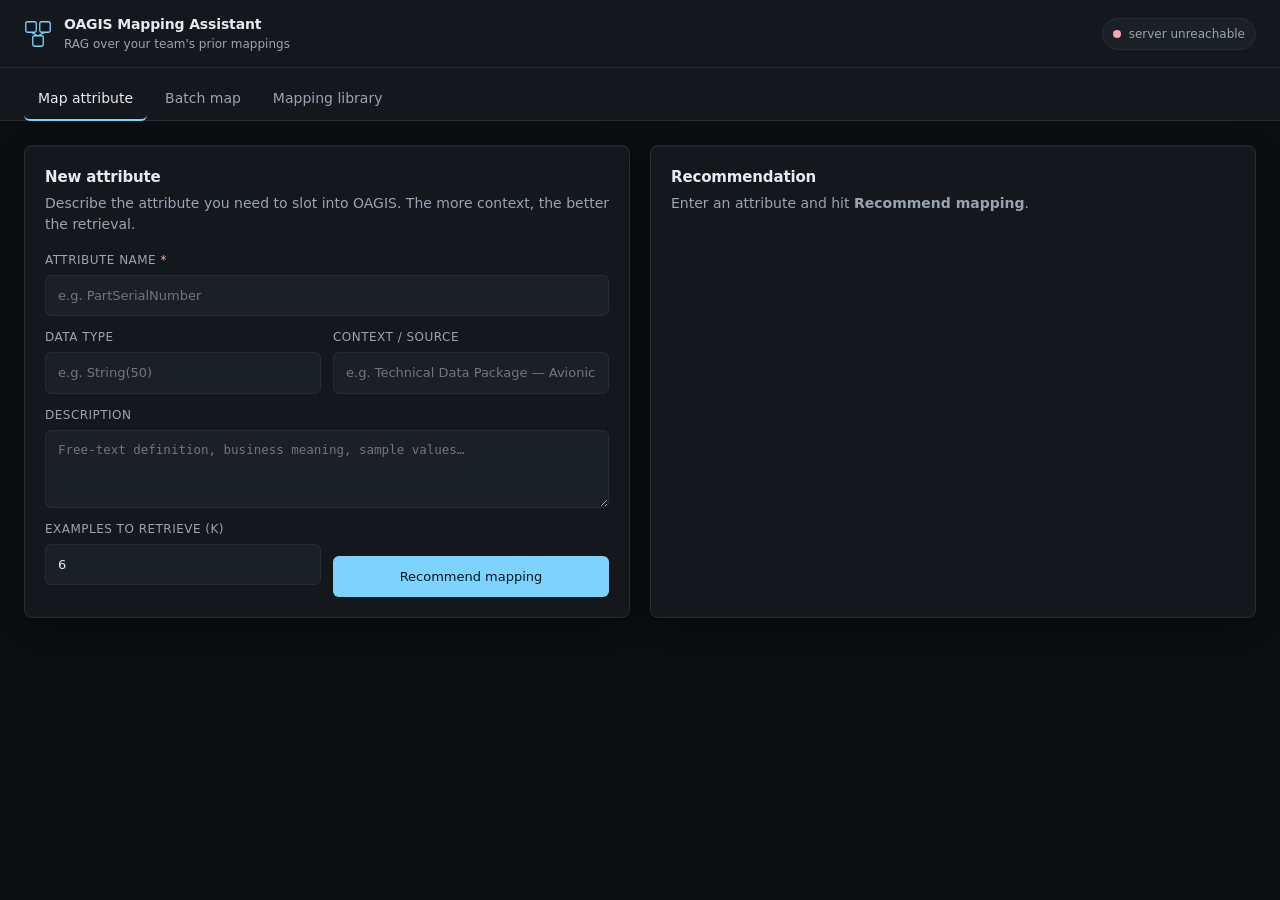
==== static/index.html @ 669b051c "initial commit" ====
<!doctype html>
<html lang="en">
  <head>
    <meta charset="utf-8" />
    <meta name="viewport" content="width=device-width,initial-scale=1" />
    <title>OAGIS Mapping Assistant</title>
    <link rel="preconnect" href="https://api.fontshare.com" />
    <link href="https://api.fontshare.com/v2/css?f[]=satoshi@400,500,600,700&f[]=jetbrains-mono@400,500&display=swap" rel="stylesheet" />
    <link rel="stylesheet" href="/static/app.css" />
  </head>
  <body>
    <header class="topbar">
      <div class="brand">
        <svg width="28" height="28" viewBox="0 0 32 32" fill="none" aria-label="OAGIS Mapper">
          <rect x="2" y="2" width="12" height="12" rx="2" stroke="currentColor" stroke-width="1.5" />
          <rect x="18" y="2" width="12" height="12" rx="2" stroke="currentColor" stroke-width="1.5" />
          <rect x="10" y="18" width="12" height="12" rx="2" stroke="currentColor" stroke-width="1.5" />
          <path d="M8 14 L16 18 M24 14 L16 18" stroke="currentColor" stroke-width="1.5" />
        </svg>
        <div>
          <div class="brand-title">OAGIS Mapping Assistant</div>
          <div class="brand-sub">RAG over your team's prior mappings</div>
        </div>
      </div>
      <div class="status" id="status-pill">
        <span class="dot"></span>
        <span id="status-text">loading…</span>
      </div>
    </header>

    <nav class="tabs">
      <button class="tab active" data-tab="single">Map attribute</button>
      <button class="tab" data-tab="batch">Batch map</button>
      <button class="tab" data-tab="library">Mapping library</button>
    </nav>

    <main>
      <!-- ================= SINGLE ================= -->
      <section class="panel" id="tab-single">
        <div class="grid-2">
          <div class="card">
            <h2>New attribute</h2>
            <p class="muted">Describe the attribute you need to slot into OAGIS. The more context, the better the retrieval.</p>
            <label>
              Attribute name <span class="req">*</span>
              <input id="q-name" type="text" placeholder="e.g. PartSerialNumber" />
            </label>
            <div class="row-2">
              <label>
                Data type
                <input id="q-type" type="text" placeholder="e.g. String(50)" />
              </label>
              <label>
                Context / source
                <input id="q-context" type="text" placeholder="e.g. Technical Data Package — Avionics" />
              </label>
            </div>
            <label>
              Description
              <textarea id="q-desc" rows="3" placeholder="Free-text definition, business meaning, sample values…"></textarea>
            </label>
            <div class="row-2 align-end">
              <label>
                Examples to retrieve (K)
                <input id="q-k" type="number" min="1" max="20" value="6" />
              </label>
              <button class="primary" id="btn-map">Recommend mapping</button>
            </div>
          </div>

          <div class="card" id="result-card">
            <h2>Recommendation</h2>
            <div id="result-empty" class="muted">Enter an attribute and hit <b>Recommend mapping</b>.</div>
            <div id="result-loading" class="hidden">
              <div class="spinner"></div>
              <div class="muted">Retrieving similar prior mappings and consulting Claude…</div>
            </div>
            <div id="result-body" class="hidden"></div>
          </div>
        </div>
      </section>

      <!-- ================= BATCH ================= -->
      <section class="panel hidden" id="tab-batch">
        <div class="card">
          <h2>Batch map attributes</h2>
          <p class="muted">
            Paste one attribute per line. Use <code>|</code> to separate fields in the order:
            <code>name | data_type | description | context</code>. Only the name is required.
          </p>
          <textarea id="batch-input" rows="10" placeholder="PartSerialNumber | String(50) | Unique serial assigned per part | Avionics TDP
ManufactureDate | Date | Date part was built | Avionics TDP
AssemblyRevCode"></textarea>
          <div class="row-2 align-end">
            <label>
              K per attribute
              <input id="batch-k" type="number" min="1" max="20" value="5" />
            </label>
            <button class="primary" id="btn-batch">Run batch</button>
          </div>
        </div>

        <div class="card hidden" id="batch-result-card">
          <h2>Batch results</h2>
          <div class="row-2 align-end">
            <div class="muted" id="batch-summary"></div>
            <button class="secondary" id="btn-batch-csv">Download CSV</button>
          </div>
          <div id="batch-results"></div>
        </div>
      </section>

      <!-- ================= LIBRARY ================= -->
      <section class="panel hidden" id="tab-library">
        <div class="grid-2">
          <div class="card">
            <h2>Ingest mapping spreadsheet</h2>
            <p class="muted">Upload an Excel or CSV of prior mappings. You'll confirm which columns hold the source attribute and OAGIS path before it's indexed.</p>
            <input type="file" id="file-input" accept=".xlsx,.xlsm,.xls,.csv" />
            <div id="preview-card" class="hidden">
              <h3>Preview</h3>
              <div class="row-2">
                <label>
                  Sheet
                  <select id="sheet-select"></select>
                </label>
                <label class="checkbox-inline">
                  <input type="checkbox" id="replace-existing" />
                  Replace entire index
                </label>
              </div>
              <div class="muted small">Map each role to one of your columns. Auto-detected picks are pre-filled — adjust if wrong.</div>
              <div class="col-roles" id="col-roles"></div>
              <div class="preview-table-wrap">
                <table id="preview-table"></table>
              </div>
              <button class="primary" id="btn-commit">Index this mapping</button>
            </div>
          </div>

          <div class="card">
            <h2>Indexed files</h2>
            <div id="uploads-list" class="muted">(nothing indexed yet)</div>
          </div>
        </div>
      </section>
    </main>

    <div id="toast"></div>
    <script src="/static/app.js"></script>
  </body>
</html>
---- static/app.css ----
:root {
  --bg: #0b0d10;
  --surface: #14181d;
  --surface-2: #1b2027;
  --border: #262c35;
  --border-strong: #374150;
  --text: #e6ebf2;
  --text-dim: #9aa4b1;
  --text-muted: #6b7580;
  --accent: #7dd3fc; /* sky-300 */
  --accent-strong: #38bdf8; /* sky-400 */
  --accent-ink: #03141d;
  --success: #86efac;
  --warn: #fcd34d;
  --danger: #fda4af;
  --high: #86efac;
  --medium: #fcd34d;
  --low: #fda4af;
  --radius: 8px;
  --radius-sm: 6px;
  --shadow: 0 1px 0 rgba(255, 255, 255, 0.03) inset, 0 8px 24px rgba(0, 0, 0, 0.3);
}

* {
  box-sizing: border-box;
}
html,
body {
  margin: 0;
  padding: 0;
  background: var(--bg);
  color: var(--text);
  font-family: 'Satoshi', ui-sans-serif, system-ui, -apple-system, 'Segoe UI', Roboto, sans-serif;
  font-size: 14px;
  line-height: 1.5;
  -webkit-font-smoothing: antialiased;
}
code,
pre,
.mono {
  font-family: 'JetBrains Mono', ui-monospace, SFMono-Regular, Menlo, monospace;
}

/* ============ Layout ============ */
.topbar {
  display: flex;
  align-items: center;
  justify-content: space-between;
  padding: 14px 24px;
  border-bottom: 1px solid var(--border);
  background: var(--surface);
  position: sticky;
  top: 0;
  z-index: 5;
}
.brand {
  display: flex;
  align-items: center;
  gap: 12px;
  color: var(--text);
}
.brand svg {
  color: var(--accent);
}
.brand-title {
  font-weight: 600;
  letter-spacing: -0.01em;
}
.brand-sub {
  color: var(--text-dim);
  font-size: 12px;
}
.status {
  display: inline-flex;
  align-items: center;
  gap: 8px;
  padding: 6px 10px;
  background: var(--surface-2);
  border: 1px solid var(--border);
  border-radius: 999px;
  font-size: 12px;
  color: var(--text-dim);
}
.status .dot {
  width: 8px;
  height: 8px;
  border-radius: 50%;
  background: var(--text-muted);
}
.status.ok .dot {
  background: var(--success);
  box-shadow: 0 0 8px rgba(134, 239, 172, 0.6);
}
.status.err .dot {
  background: var(--danger);
}

.tabs {
  display: flex;
  gap: 4px;
  padding: 10px 24px 0;
  border-bottom: 1px solid var(--border);
  background: var(--surface);
}
.tab {
  appearance: none;
  background: transparent;
  border: 0;
  color: var(--text-dim);
  padding: 10px 14px;
  font: inherit;
  font-weight: 500;
  cursor: pointer;
  border-bottom: 2px solid transparent;
  margin-bottom: -1px;
}
.tab:hover {
  color: var(--text);
}
.tab.active {
  color: var(--text);
  border-bottom-color: var(--accent);
}

main {
  padding: 24px;
  max-width: 1400px;
  margin: 0 auto;
}

.panel {
  display: grid;
  gap: 20px;
}
.grid-2 {
  display: grid;
  grid-template-columns: 1fr 1fr;
  gap: 20px;
}
@media (max-width: 960px) {
  .grid-2 {
    grid-template-columns: 1fr;
  }
}

/* ============ Cards ============ */
.card {
  background: var(--surface);
  border: 1px solid var(--border);
  border-radius: var(--radius);
  padding: 20px;
  box-shadow: var(--shadow);
}
.card h2 {
  margin: 0 0 4px;
  font-size: 15px;
  font-weight: 600;
  letter-spacing: -0.01em;
}
.card h3 {
  margin: 16px 0 8px;
  font-size: 13px;
  font-weight: 600;
  color: var(--text);
  text-transform: uppercase;
  letter-spacing: 0.04em;
}
.card p.muted {
  margin-top: 4px;
  margin-bottom: 16px;
}
.muted {
  color: var(--text-dim);
}
.muted.small {
  font-size: 12px;
  margin: 10px 0;
}

/* ============ Forms ============ */
label {
  display: block;
  margin-bottom: 12px;
  font-size: 12px;
  font-weight: 500;
  color: var(--text-dim);
  text-transform: uppercase;
  letter-spacing: 0.04em;
}
label.checkbox-inline {
  text-transform: none;
  letter-spacing: 0;
  font-size: 13px;
  font-weight: 400;
  color: var(--text);
  display: inline-flex;
  align-items: center;
  gap: 8px;
  margin-top: 24px;
}
input[type='text'],
input[type='number'],
textarea,
select {
  display: block;
  width: 100%;
  margin-top: 6px;
  padding: 10px 12px;
  background: var(--surface-2);
  color: var(--text);
  border: 1px solid var(--border);
  border-radius: var(--radius-sm);
  font: inherit;
  font-size: 13px;
  text-transform: none;
  letter-spacing: 0;
}
textarea {
  font-family: 'JetBrains Mono', ui-monospace, monospace;
  font-size: 12.5px;
  resize: vertical;
}
input[type='text']:focus,
input[type='number']:focus,
textarea:focus,
select:focus {
  outline: none;
  border-color: var(--accent);
  box-shadow: 0 0 0 3px rgba(125, 211, 252, 0.12);
}
input[type='file'] {
  display: block;
  margin: 10px 0;
  font-size: 13px;
  color: var(--text-dim);
}
.req {
  color: var(--danger);
}
.row-2 {
  display: grid;
  grid-template-columns: 1fr 1fr;
  gap: 12px;
}
.align-end {
  align-items: end;
}

/* ============ Buttons ============ */
button {
  appearance: none;
  font: inherit;
  cursor: pointer;
  border-radius: var(--radius-sm);
  padding: 10px 16px;
  font-weight: 500;
  font-size: 13px;
  border: 1px solid transparent;
  transition: background 120ms ease, border-color 120ms ease, transform 60ms ease;
}
button:active {
  transform: translateY(1px);
}
button.primary {
  background: var(--accent);
  color: var(--accent-ink);
}
button.primary:hover {
  background: var(--accent-strong);
}
button.primary:disabled {
  opacity: 0.5;
  cursor: not-allowed;
}
button.secondary {
  background: var(--surface-2);
  color: var(--text);
  border-color: var(--border-strong);
}
button.secondary:hover {
  background: var(--surface);
}
button.danger {
  background: transparent;
  color: var(--danger);
  border-color: var(--border-strong);
  padding: 6px 10px;
  font-size: 12px;
}
button.danger:hover {
  background: rgba(253, 164, 175, 0.1);
}

/* ============ Recommendations ============ */
.rec-list {
  display: grid;
  gap: 12px;
}
.rec {
  background: var(--surface-2);
  border: 1px solid var(--border);
  border-radius: var(--radius-sm);
  padding: 14px 16px;
}
.rec-head {
  display: flex;
  justify-content: space-between;
  align-items: center;
  gap: 8px;
  margin-bottom: 8px;
}
.rec-path {
  font-family: 'JetBrains Mono', ui-monospace, monospace;
  font-size: 13px;
  color: var(--accent);
  word-break: break-all;
  font-weight: 500;
}
.conf {
  font-size: 11px;
  padding: 2px 8px;
  border-radius: 999px;
  font-weight: 600;
  text-transform: uppercase;
  letter-spacing: 0.05em;
  border: 1px solid var(--border-strong);
  white-space: nowrap;
}
.conf.high {
  color: var(--high);
  border-color: rgba(134, 239, 172, 0.4);
  background: rgba(134, 239, 172, 0.08);
}
.conf.medium {
  color: var(--medium);
  border-color: rgba(252, 211, 77, 0.4);
  background: rgba(252, 211, 77, 0.08);
}
.conf.low {
  color: var(--low);
  border-color: rgba(253, 164, 175, 0.4);
  background: rgba(253, 164, 175, 0.08);
}
.rec-rationale {
  font-size: 13px;
  color: var(--text);
  margin: 6px 0 8px;
}
.rec-support {
  font-size: 12px;
  color: var(--text-dim);
}
.rec-support b {
  color: var(--text);
  font-weight: 500;
}

.review-flag {
  margin-top: 14px;
  padding: 10px 12px;
  border-radius: var(--radius-sm);
  background: rgba(252, 211, 77, 0.08);
  border: 1px solid rgba(252, 211, 77, 0.25);
  color: var(--warn);
  font-size: 12.5px;
}

.retrieved {
  margin-top: 18px;
}
.retrieved h3 {
  margin-top: 0;
}
.ret-item {
  padding: 10px 12px;
  border-left: 2px solid var(--border-strong);
  margin-bottom: 10px;
}
.ret-item .head {
  display: flex;
  justify-content: space-between;
  gap: 8px;
  font-size: 12px;
  color: var(--text-dim);
  margin-bottom: 4px;
}
.ret-item .src {
  color: var(--text);
  font-weight: 500;
}
.ret-item .path {
  font-family: 'JetBrains Mono', ui-monospace, monospace;
  font-size: 12px;
  color: var(--accent);
  word-break: break-all;
}
.ret-item .meta {
  font-size: 12px;
  color: var(--text-dim);
  margin-top: 4px;
}

/* ============ Preview table ============ */
.preview-table-wrap {
  max-height: 240px;
  overflow: auto;
  border: 1px solid var(--border);
  border-radius: var(--radius-sm);
  margin: 12px 0;
}
#preview-table {
  border-collapse: collapse;
  font-size: 12px;
  width: 100%;
}
#preview-table th,
#preview-table td {
  padding: 6px 10px;
  border-bottom: 1px solid var(--border);
  text-align: left;
  white-space: nowrap;
  max-width: 260px;
  overflow: hidden;
  text-overflow: ellipsis;
}
#preview-table th {
  background: var(--surface-2);
  color: var(--text-dim);
  font-weight: 500;
  position: sticky;
  top: 0;
}

.col-roles {
  display: grid;
  grid-template-columns: 1fr 1fr;
  gap: 10px;
  margin: 10px 0;
}
.col-roles label {
  margin: 0;
}
@media (max-width: 720px) {
  .col-roles {
    grid-template-columns: 1fr;
  }
}

/* ============ Uploads list ============ */
.upload-row {
  display: flex;
  justify-content: space-between;
  align-items: center;
  padding: 10px 0;
  border-bottom: 1px solid var(--border);
  gap: 12px;
}
.upload-row:last-child {
  border-bottom: 0;
}
.upload-row .name {
  color: var(--text);
  font-weight: 500;
  font-size: 13px;
}
.upload-row .sub {
  color: var(--text-dim);
  font-size: 12px;
}

/* ============ Batch results ============ */
.batch-row {
  background: var(--surface-2);
  border: 1px solid var(--border);
  border-radius: var(--radius-sm);
  padding: 14px 16px;
  margin-bottom: 12px;
}
.batch-row .head {
  display: flex;
  justify-content: space-between;
  align-items: center;
  gap: 8px;
  margin-bottom: 8px;
}
.batch-row .attr-name {
  font-weight: 600;
  font-size: 14px;
}
.batch-row .top-rec {
  font-family: 'JetBrains Mono', ui-monospace, monospace;
  color: var(--accent);
  font-size: 12.5px;
  word-break: break-all;
}

/* ============ Utilities ============ */
.hidden {
  display: none !important;
}

.spinner {
  width: 24px;
  height: 24px;
  border: 2.5px solid var(--border);
  border-top-color: var(--accent);
  border-radius: 50%;
  animation: spin 0.8s linear infinite;
  margin: 14px 0;
}
@keyframes spin {
  to {
    transform: rotate(360deg);
  }
}

#toast {
  position: fixed;
  bottom: 24px;
  right: 24px;
  background: var(--surface);
  border: 1px solid var(--border-strong);
  color: var(--text);
  padding: 12px 16px;
  border-radius: var(--radius-sm);
  box-shadow: var(--shadow);
  opacity: 0;
  transform: translateY(8px);
  transition: opacity 160ms ease, transform 160ms ease;
  pointer-events: none;
  max-width: 420px;
  font-size: 13px;
  z-index: 50;
}
#toast.show {
  opacity: 1;
  transform: translateY(0);
}
#toast.err {
  border-color: var(--danger);
  color: var(--danger);
}
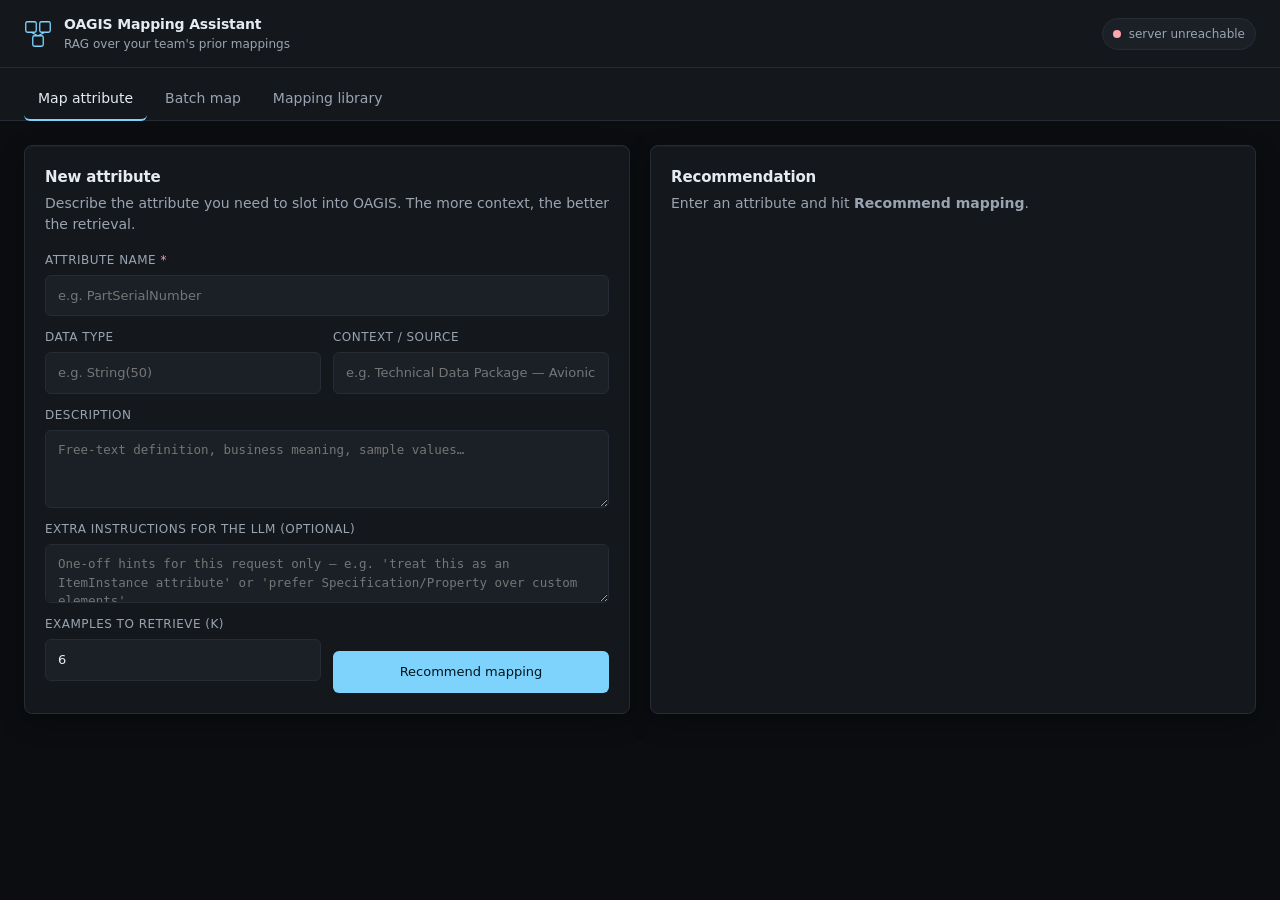
==== commit 016dddde: "Add team conventions + per-request extra instructions to LLM context Two new ways to layer team-spec" ====
--- a/static/index.html
+++ b/static/index.html
@@ -59,6 +59,10 @@
               Description
               <textarea id="q-desc" rows="3" placeholder="Free-text definition, business meaning, sample values…"></textarea>
             </label>
+            <label>
+              Extra instructions for the LLM <span class="muted">(optional)</span>
+              <textarea id="q-extra" rows="2" placeholder="One-off hints for this request only — e.g. 'treat this as an ItemInstance attribute' or 'prefer Specification/Property over custom elements'."></textarea>
+            </label>
             <div class="row-2 align-end">
               <label>
                 Examples to retrieve (K)
@@ -91,6 +95,10 @@
           <textarea id="batch-input" rows="10" placeholder="PartSerialNumber | String(50) | Unique serial assigned per part | Avionics TDP
 ManufactureDate | Date | Date part was built | Avionics TDP
 AssemblyRevCode"></textarea>
+          <label>
+            Extra instructions for the LLM <span class="muted">(optional — applies to every row in this batch)</span>
+            <textarea id="batch-extra" rows="2" placeholder="e.g. 'This batch is all serialized hardware — prefer /ItemInstance paths.'"></textarea>
+          </label>
           <div class="row-2 align-end">
             <label>
               K per attribute
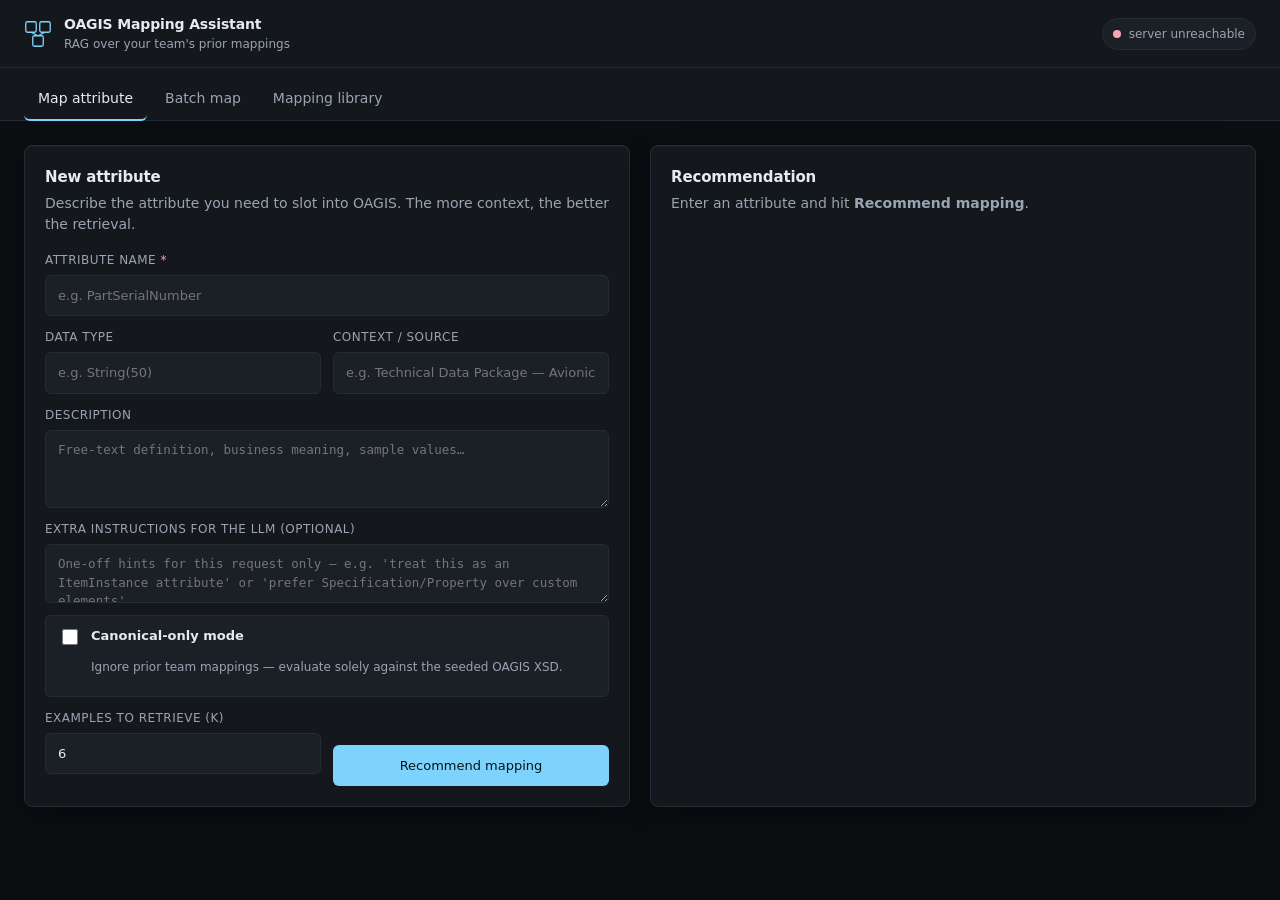
==== commit 85e6a7c2: "Canonical-only mode: ignore prior mappings and evaluate against OAGIS XSD only - MapRequest.canonica" ====
--- a/static/index.html
+++ b/static/index.html
@@ -63,6 +63,13 @@
               Extra instructions for the LLM <span class="muted">(optional)</span>
               <textarea id="q-extra" rows="2" placeholder="One-off hints for this request only — e.g. 'treat this as an ItemInstance attribute' or 'prefer Specification/Property over custom elements'."></textarea>
             </label>
+            <label class="toggle-row" title="Ignore prior team mappings and recommend strictly from the seeded OAGIS XSD schema.">
+              <input type="checkbox" id="q-canonical-only" />
+              <span>
+                <b>Canonical-only mode</b>
+                <span class="muted small" id="q-canonical-only-hint">Ignore prior team mappings — evaluate solely against the seeded OAGIS XSD.</span>
+              </span>
+            </label>
             <div class="row-2 align-end">
               <label>
                 Examples to retrieve (K)
@@ -89,15 +96,49 @@
         <div class="card">
           <h2>Batch map attributes</h2>
           <p class="muted">
-            Paste one attribute per line. Use <code>|</code> to separate fields in the order:
-            <code>name | data_type | description | context</code>. Only the name is required.
+            Upload a spreadsheet (<code>.xlsx</code>, <code>.xlsm</code>, <code>.xls</code>, or <code>.csv</code>)
+            of attributes you want mapped. Columns are auto-detected — you can override them below before running.
           </p>
-          <textarea id="batch-input" rows="10" placeholder="PartSerialNumber | String(50) | Unique serial assigned per part | Avionics TDP
+          <label class="file-label">
+            <input type="file" id="batch-file" accept=".xlsx,.xlsm,.xls,.csv" />
+          </label>
+
+          <div class="hidden" id="batch-preview">
+            <div class="row-2 align-end" style="margin-top:12px">
+              <label>
+                Sheet
+                <select id="batch-sheet"></select>
+              </label>
+              <div class="muted small" id="batch-file-meta"></div>
+            </div>
+            <div id="batch-col-roles" class="grid-2" style="margin-top:10px"></div>
+            <div class="muted small" id="batch-parse-summary" style="margin-top:8px"></div>
+            <div class="scroll-x" style="margin-top:8px">
+              <table class="preview-table" id="batch-preview-table"></table>
+            </div>
+          </div>
+
+          <details class="pipe-fallback" id="batch-pipe-details" style="margin-top:14px">
+            <summary class="muted small">Or paste attributes as text (legacy pipe-delimited mode)</summary>
+            <p class="muted small" style="margin-top:8px">
+              One per line, fields separated by <code>|</code>:
+              <code>name | data_type | description | context</code>. Only the name is required.
+            </p>
+            <textarea id="batch-input" rows="8" placeholder="PartSerialNumber | String(50) | Unique serial assigned per part | Avionics TDP
 ManufactureDate | Date | Date part was built | Avionics TDP
 AssemblyRevCode"></textarea>
-          <label>
+          </details>
+
+          <label style="margin-top:10px">
             Extra instructions for the LLM <span class="muted">(optional — applies to every row in this batch)</span>
             <textarea id="batch-extra" rows="2" placeholder="e.g. 'This batch is all serialized hardware — prefer /ItemInstance paths.'"></textarea>
+          </label>
+          <label class="toggle-row" title="Ignore prior team mappings and recommend strictly from the seeded OAGIS XSD schema.">
+            <input type="checkbox" id="batch-canonical-only" />
+            <span>
+              <b>Canonical-only mode</b>
+              <span class="muted small" id="batch-canonical-only-hint">Ignore prior team mappings — evaluate solely against the seeded OAGIS XSD.</span>
+            </span>
           </label>
           <div class="row-2 align-end">
             <label>
--- a/static/app.css
+++ b/static/app.css
@@ -376,6 +376,25 @@
   border-left: 2px solid var(--border-strong);
   margin-bottom: 10px;
 }
+.ret-item.canonical {
+  border-left-color: #6b8afd;
+  background: rgba(107, 138, 253, 0.04);
+}
+.kind-badge {
+  display: inline-block;
+  font-size: 9px;
+  font-weight: 700;
+  letter-spacing: 0.06em;
+  padding: 1px 6px;
+  margin-right: 6px;
+  border-radius: 3px;
+  vertical-align: 2px;
+}
+.kind-badge.canonical {
+  background: rgba(107, 138, 253, 0.18);
+  color: #8aa4ff;
+  border: 1px solid rgba(107, 138, 253, 0.35);
+}
 .ret-item .head {
   display: flex;
   justify-content: space-between;
@@ -540,3 +559,110 @@
   border-color: var(--danger);
   color: var(--danger);
 }
+
+/* ============ Batch Map: spreadsheet upload preview ============ */
+/* Reuse the look of the Library preview table for the Batch Map preview. */
+.scroll-x {
+  max-height: 240px;
+  overflow: auto;
+  border: 1px solid var(--border);
+  border-radius: var(--radius-sm);
+}
+table.preview-table {
+  border-collapse: collapse;
+  font-size: 12px;
+  width: 100%;
+}
+table.preview-table th,
+table.preview-table td {
+  padding: 6px 10px;
+  border-bottom: 1px solid var(--border);
+  text-align: left;
+  white-space: nowrap;
+  max-width: 260px;
+  overflow: hidden;
+  text-overflow: ellipsis;
+}
+table.preview-table th {
+  background: var(--surface-2);
+  color: var(--text-dim);
+  font-weight: 500;
+  position: sticky;
+  top: 0;
+}
+
+.file-label input[type='file'] {
+  display: block;
+  padding: 8px 0;
+}
+
+details.pipe-fallback {
+  border-top: 1px dashed var(--border);
+  padding-top: 10px;
+}
+details.pipe-fallback > summary {
+  cursor: pointer;
+  user-select: none;
+  list-style: disclosure-closed;
+}
+details.pipe-fallback[open] > summary {
+  list-style: disclosure-open;
+  margin-bottom: 6px;
+}
+
+/* ============ Canonical-only toggle ============ */
+label.toggle-row {
+  display: flex;
+  align-items: flex-start;
+  gap: 10px;
+  padding: 10px 12px;
+  margin-top: 10px;
+  border: 1px solid var(--border);
+  border-radius: var(--radius-sm);
+  background: var(--surface-2);
+  cursor: pointer;
+  user-select: none;
+  text-transform: none;
+  letter-spacing: 0;
+  font-size: 13px;
+  font-weight: 400;
+  color: var(--text);
+}
+label.toggle-row b {
+  font-weight: 600;
+  color: var(--text);
+}
+label.toggle-row input[type='checkbox'] {
+  margin-top: 3px;
+  width: 16px;
+  height: 16px;
+  accent-color: var(--accent, #4aa3ff);
+  cursor: pointer;
+  flex-shrink: 0;
+}
+label.toggle-row input[type='checkbox']:disabled {
+  cursor: not-allowed;
+}
+label.toggle-row:has(input[type='checkbox']:disabled) {
+  opacity: 0.65;
+  cursor: not-allowed;
+}
+label.toggle-row > span {
+  display: flex;
+  flex-direction: column;
+  gap: 2px;
+}
+label.toggle-row:has(input[type='checkbox']:checked) {
+  border-color: var(--accent, #4aa3ff);
+}
+
+/* Banner shown above results when canonical-only mode was used */
+.mode-banner {
+  padding: 8px 12px;
+  margin-bottom: 10px;
+  border: 1px solid var(--accent, #4aa3ff);
+  border-radius: var(--radius-sm);
+  background: color-mix(in srgb, var(--accent, #4aa3ff) 12%, transparent);
+  font-size: 12px;
+  color: var(--text);
+}
